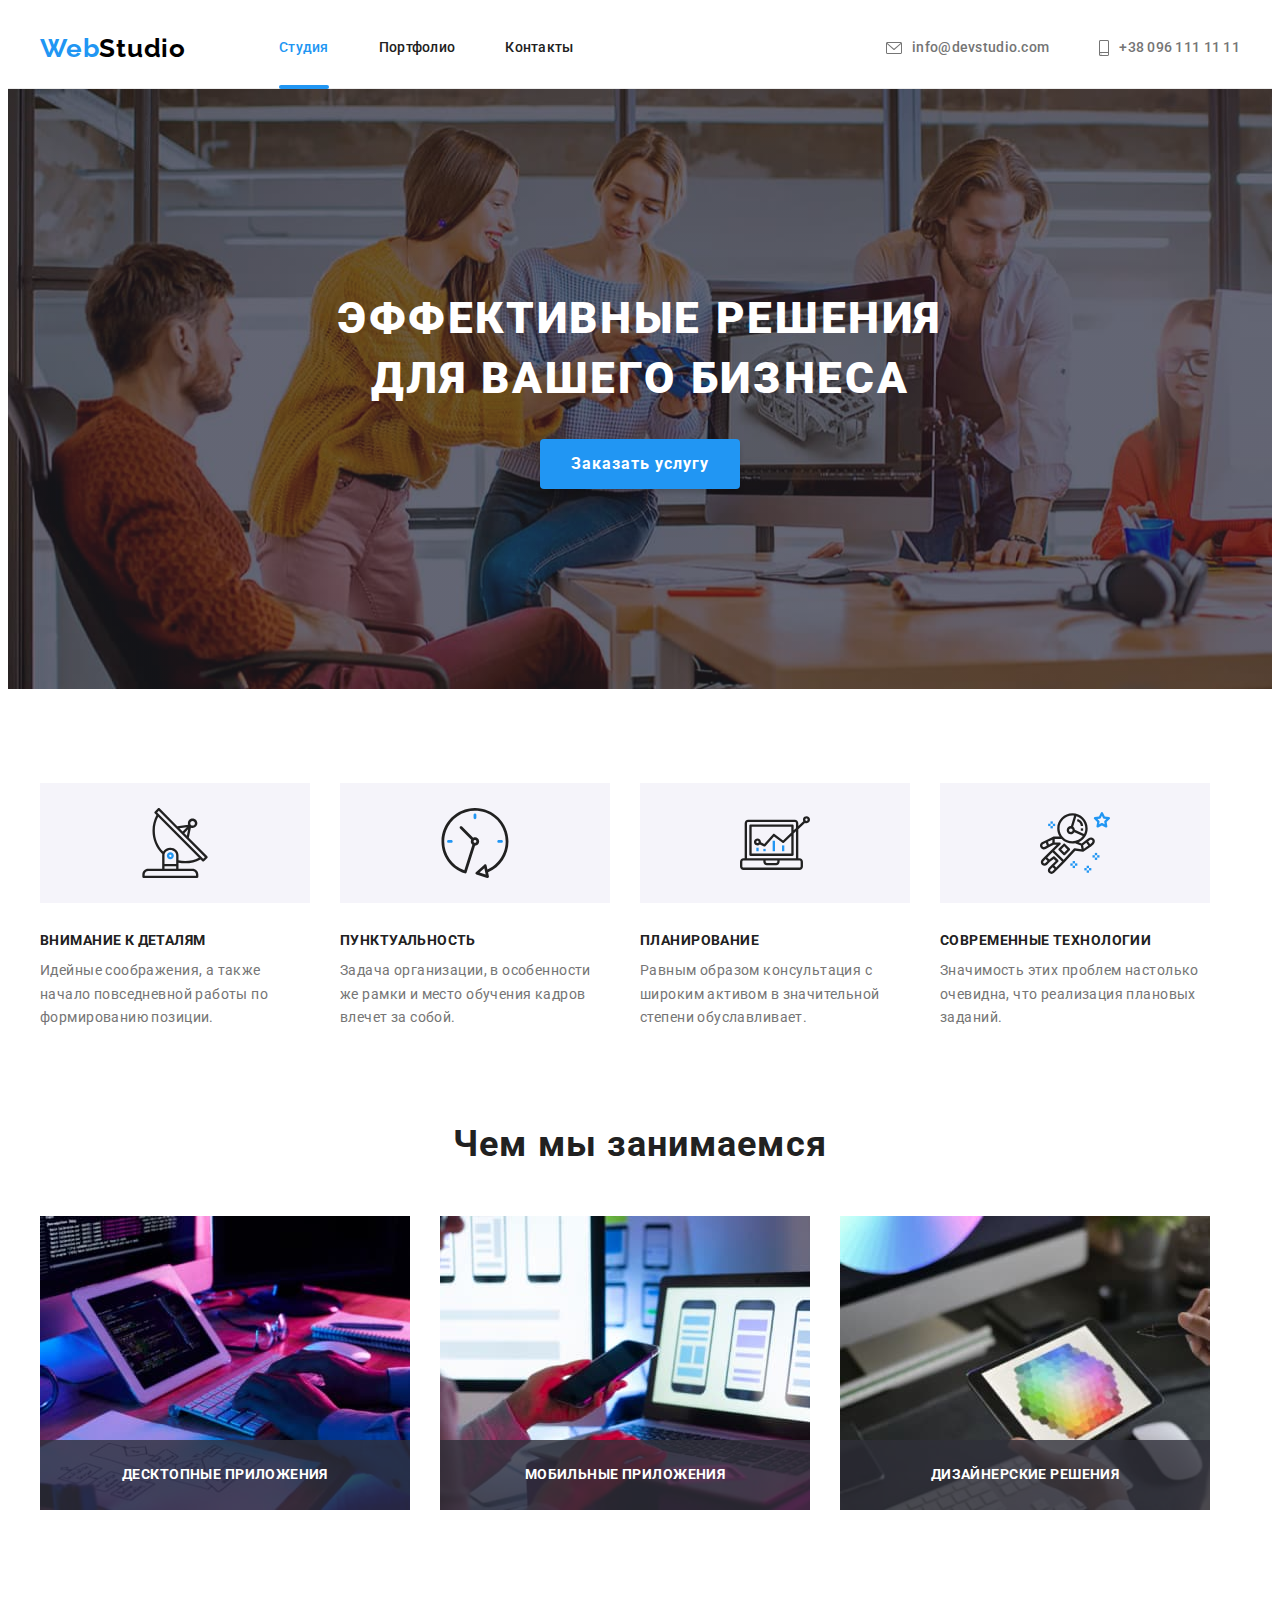
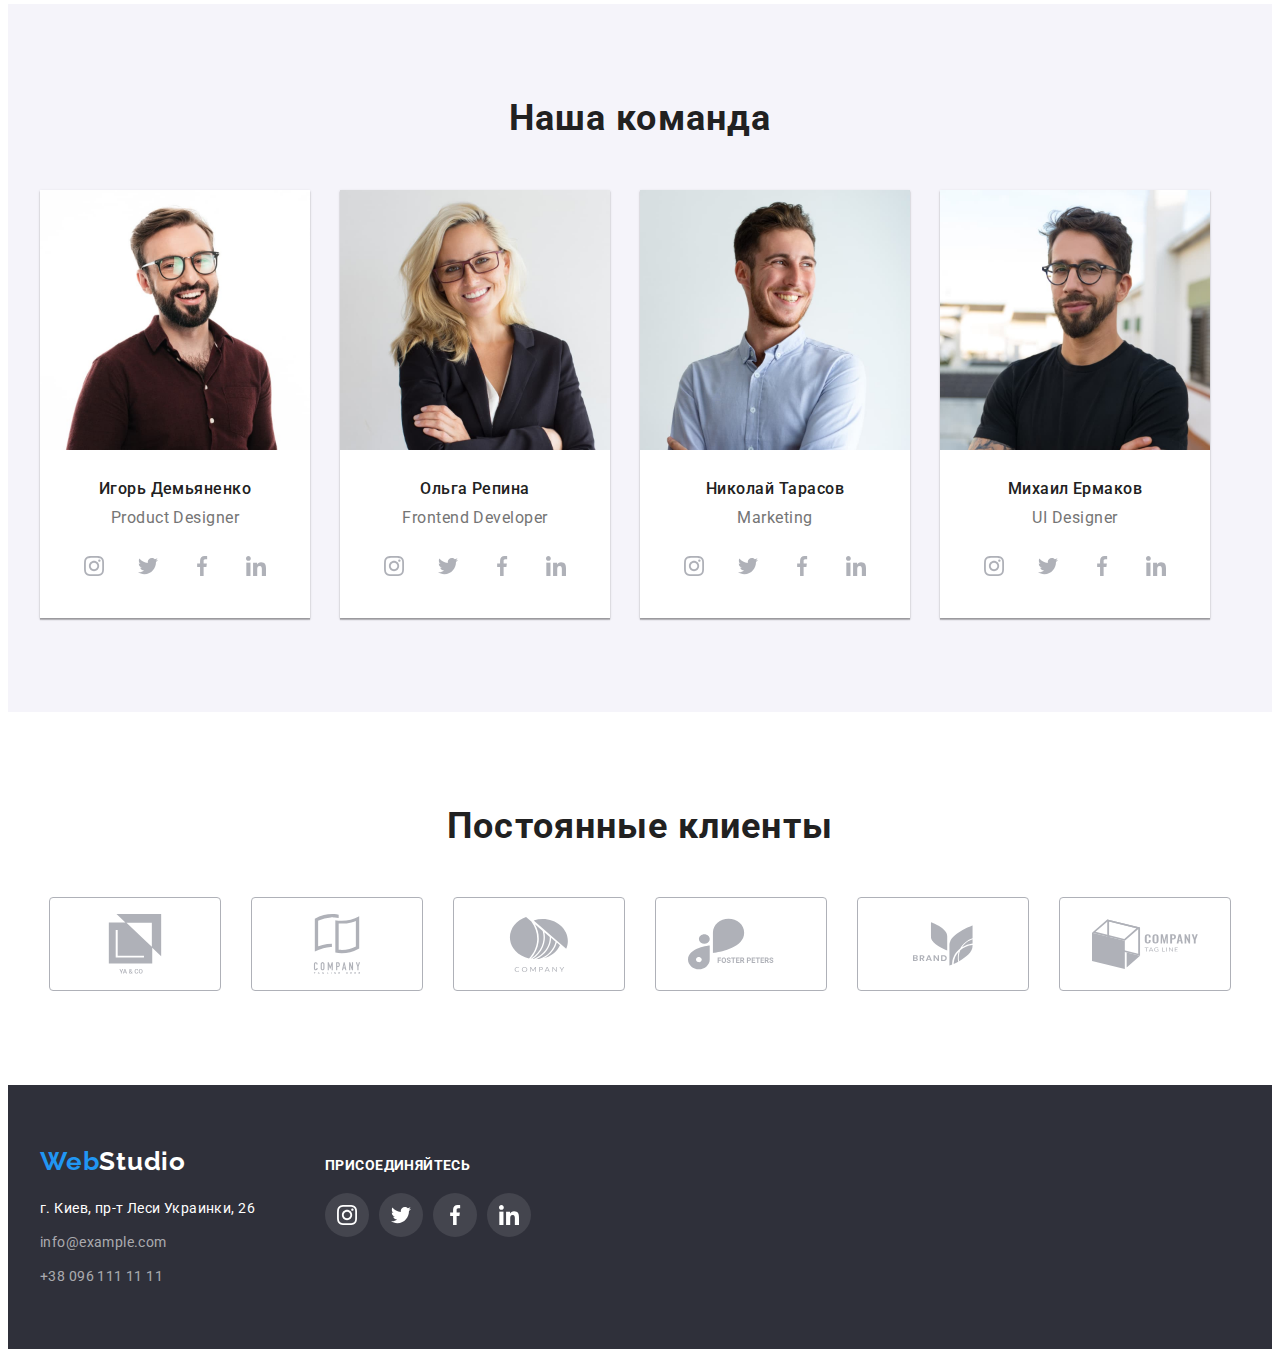
==== index.html @ 0861aa2b "update" ====
<!DOCTYPE html>
<html lang="ru">
  <head>
    <meta charset="UTF-8" />
    <meta http-equiv="X-UA-Compatible" content="IE=edge" />
    <meta name="viewport" content="width=, initial-scale=1.0" />
    <link
      rel="stylesheet"
      href="https://cdnjs.cloudflare.com/ajax/libs/modern-normalize/1.1.0/modern-normalize.min.css"
      integrity="sha512-wpPYUAdjBVSE4KJnH1VR1HeZfpl1ub8YT/NKx4PuQ5NmX2tKuGu6U/JRp5y+Y8XG2tV+wKQpNHVUX03MfMFn9Q=="
      crossorigin="anonymous"
      referrerpolicy="no-referrer"
    />
    <link
      rel="stylesheet"
      href="https://cdnjs.cloudflare.com/ajax/libs/animate.css/4.1.1/animate.min.css"
    />
    <link rel="stylesheet" href="./css/styles.css" />
    <link rel="preconnect" href="https://fonts.googleapis.com" />
    <link rel="preconnect" href="https://fonts.gstatic.com" crossorigin />
    <link
      href="https://fonts.googleapis.com/css2?family=Raleway:wght@700&family=Roboto:wght@400;500;700;900&display=swap"
      rel="stylesheet"
    />
    <title>WebStudio</title>
  </head>
  <body>
    <header class="header">
      <div class="container header-flex">
        <a href="./index.html" class="header-logo"
          ><span class="header-logo-color">Web</span>Studio</a
        >
        <nav class="header-nav">
          <ul class="header-list">
            <li class="header-item">
              <a href="./index.html" class="header-link"
                ><span class="header-link-color">Студия</span></a
              >
            </li>
            <li class="header-item">
              <a href="./portfolio.html" class="header-link">Портфолио</a>
            </li>
            <li class="header-item">
              <a href="" class="header-link">Контакты</a>
            </li>
          </ul>
        </nav>
        <ul class="header-contact-list">
          <li class="header-contact-item">
            <a href="mailto:info@devstudio.com" class="header-contact-mail">
              <svg class="contact-item" width="16px" height="12px">
                <use href="./images/symbol-defs.svg#icon-envelope-hover"></use>
              </svg>
              info@devstudio.com</a
            >
          </li>
          <li class="header-contact-item">
            <a href="tel:+380961111111" class="header-contact-tel"
              ><svg class="contact-item" width="10px" height="16px">
                <use href="./images/symbol-defs.svg#icon-smartphone"></use>
              </svg>
              +38 096 111 11 11</a
            >
          </li>
        </ul>
      </div>
    </header>
    <main>
      <section class="hero">
        <div class="container hero-flex">
          <h1 class="hero-headline">Эффективные решения для вашего бизнеса</h1>
          <button type="button" class="hero-btn" data-modal-open>
            Заказать услугу
          </button>
        </div>
      </section>
      <section class="softskills">
        <div class="container">
          <ul class="softskills-list">
            <li class="softskills-item">
              <div class="softskills-img">
                <svg class="softskills-icon" width="70px" height="70px">
                  <use href="./images/symbol-defs.svg#icon-antenna"></use>
                </svg>
              </div>
              <h3 class="softskills-headline">Внимание к деталям</h3>
              <p class="softskills-text">
                Идейные соображения, а также начало повседневной работы по
                формированию позиции.
              </p>
            </li>
            <li class="softskills-item">
              <div class="softskills-img">
                <svg class="softskills-icon" width="70px" height="70px">
                  <use href="./images/symbol-defs.svg#icon-clock"></use>
                </svg>
              </div>
              <h3 class="softskills-headline">Пунктуальность</h3>
              <p class="softskills-text">
                Задача организации, в особенности же рамки и место обучения
                кадров влечет за собой.
              </p>
            </li>
            <li class="softskills-item">
              <div class="softskills-img">
                <svg class="softskills-icon" width="70px" height="70px">
                  <use href="./images/symbol-defs.svg#icon-diagram"></use>
                </svg>
              </div>
              <h3 class="softskills-headline">Планирование</h3>
              <p class="softskills-text">
                Равным образом консультация с широким активом в значительной
                степени обуславливает.
              </p>
            </li>
            <li class="softskills-item">
              <div class="softskills-img">
                <svg class="softskills-icon" width="70px" height="70px">
                  <use href="./images/symbol-defs.svg#icon-astronaut"></use>
                </svg>
              </div>
              <h3 class="softskills-headline">Современные технологии</h3>
              <p class="softskills-text">
                Значимость этих проблем настолько очевидна, что реализация
                плановых заданий.
              </p>
            </li>
          </ul>
        </div>
      </section>
      <section class="occupation">
        <div class="container">
          <h2 class="occupation-headline">Чем мы занимаемся</h2>
          <ul class="occupation-list">
            <li class="occupation-item">
              <img
                src="./images/what-we-do1.jpg"
                width="370"
                height="294"
                alt="Чем занимается компания"
              />
              <div class="occupation-text">
                <p>Десктопные приложения</p>
              </div>
            </li>
            <li class="occupation-item">
              <img
                src="./images/what-we-do2.jpg"
                width="370"
                height="294"
                alt="Чем занимается компания"
              />
              <div class="occupation-text">
                <p>Мобильные приложения</p>
              </div>
            </li>
            <li class="occupation-item">
              <img
                src="./images/what-we-do3.jpg"
                width="370"
                height="294"
                alt="Чем занимается компания"
              />
              <div class="occupation-text">
                <p>Дизайнерские решения</p>
              </div>
            </li>
          </ul>
        </div>
      </section>
      <section class="team">
        <div class="container">
          <h2 class="team-headline">Наша команда</h2>
          <ul class="team-list">
            <li class="team-item">
              <img
                src="./images/worker1.jpg"
                width="270"
                height="260"
                alt="Работник компании"
              />
              <div class="team-flex">
                <h3 class="team-name">Игорь Демьяненко</h3>
                <p class="team-text">Product Designer</p>
                <ul class="team-soc">
                  <li class="team-soc-item">
                    <a href="" class="team-soc-link">
                      <svg class="team-soc-icon" width="20px" height="20px">
                        <use
                          href="./images/symbol-defs.svg#icon-instagram"
                        ></use>
                      </svg>
                    </a>
                  </li>
                  <li class="team-soc-item">
                    <a href="" class="team-soc-link">
                      <svg class="team-soc-icon" width="20px" height="20px">
                        <use href="./images/symbol-defs.svg#icon-twitter"></use>
                      </svg>
                    </a>
                  </li>
                  <li class="team-soc-item">
                    <a href="" class="team-soc-link">
                      <svg class="team-soc-icon" width="20px" height="20px">
                        <use
                          href="./images/symbol-defs.svg#icon-facebook"
                        ></use>
                      </svg>
                    </a>
                  </li>
                  <li class="team-soc-item">
                    <a href="" class="team-soc-link">
                      <svg class="team-soc-icon" width="20px" height="20px">
                        <use
                          href="./images/symbol-defs.svg#icon-linkedin"
                        ></use>
                      </svg>
                    </a>
                  </li>
                </ul>
              </div>
            </li>
            <li class="team-item">
              <img
                src="./images/worker2.jpg"
                width="270"
                height="260"
                alt="Работник компании"
              />
              <div class="team-flex">
                <h3 class="team-name">Ольга Репина</h3>
                <p class="team-text">Frontend Developer</p>
                <ul class="team-soc">
                  <li class="team-soc-item">
                    <a href="" class="team-soc-link">
                      <svg class="team-soc-icon" width="20px" height="20px">
                        <use
                          href="./images/symbol-defs.svg#icon-instagram"
                        ></use>
                      </svg>
                    </a>
                  </li>
                  <li class="team-soc-item">
                    <a href="" class="team-soc-link">
                      <svg class="team-soc-icon" width="20px" height="20px">
                        <use href="./images/symbol-defs.svg#icon-twitter"></use>
                      </svg>
                    </a>
                  </li>
                  <li class="team-soc-item">
                    <a href="" class="team-soc-link">
                      <svg class="team-soc-icon" width="20px" height="20px">
                        <use
                          href="./images/symbol-defs.svg#icon-facebook"
                        ></use>
                      </svg>
                    </a>
                  </li>
                  <li class="team-soc-item">
                    <a href="" class="team-soc-link">
                      <svg class="team-soc-icon" width="20px" height="20px">
                        <use
                          href="./images/symbol-defs.svg#icon-linkedin"
                        ></use>
                      </svg>
                    </a>
                  </li>
                </ul>
              </div>
            </li>
            <li class="team-item">
              <img
                src="./images/worker3.jpg"
                width="270"
                height="260"
                alt="Работник компании"
              />
              <div class="team-flex">
                <h3 class="team-name">Николай Тарасов</h3>
                <p class="team-text">Marketing</p>
                <ul class="team-soc">
                  <li class="team-soc-item">
                    <a href="" class="team-soc-link">
                      <svg class="team-soc-icon" width="20px" height="20px">
                        <use
                          href="./images/symbol-defs.svg#icon-instagram"
                        ></use>
                      </svg>
                    </a>
                  </li>
                  <li class="team-soc-item">
                    <a href="" class="team-soc-link">
                      <svg class="team-soc-icon" width="20px" height="20px">
                        <use href="./images/symbol-defs.svg#icon-twitter"></use>
                      </svg>
                    </a>
                  </li>
                  <li class="team-soc-item">
                    <a href="" class="team-soc-link">
                      <svg class="team-soc-icon" width="20px" height="20px">
                        <use
                          href="./images/symbol-defs.svg#icon-facebook"
                        ></use>
                      </svg>
                    </a>
                  </li>
                  <li class="team-soc-item">
                    <a href="" class="team-soc-link">
                      <svg class="team-soc-icon" width="20px" height="20px">
                        <use
                          href="./images/symbol-defs.svg#icon-linkedin"
                        ></use>
                      </svg>
                    </a>
                  </li>
                </ul>
              </div>
            </li>
            <li class="team-item">
              <img
                src="./images/worker4.jpg"
                width="270"
                height="260"
                alt="Работник компании"
              />
              <div class="team-flex">
                <h3 class="team-name">Михаил Ермаков</h3>
                <p class="team-text">UI Designer</p>
                <ul class="team-soc">
                  <li class="team-soc-item">
                    <a href="" class="team-soc-link">
                      <svg class="team-soc-icon" width="20px" height="20px">
                        <use
                          href="./images/symbol-defs.svg#icon-instagram"
                        ></use>
                      </svg>
                    </a>
                  </li>
                  <li class="team-soc-item">
                    <a href="" class="team-soc-link">
                      <svg class="team-soc-icon" width="20px" height="20px">
                        <use href="./images/symbol-defs.svg#icon-twitter"></use>
                      </svg>
                    </a>
                  </li>
                  <li class="team-soc-item">
                    <a href="" class="team-soc-link">
                      <svg class="team-soc-icon" width="20px" height="20px">
                        <use
                          href="./images/symbol-defs.svg#icon-facebook"
                        ></use>
                      </svg>
                    </a>
                  </li>
                  <li class="team-soc-item">
                    <a href="" class="team-soc-link">
                      <svg class="team-soc-icon" width="20px" height="20px">
                        <use
                          href="./images/symbol-defs.svg#icon-linkedin"
                        ></use>
                      </svg>
                    </a>
                  </li>
                </ul>
              </div>
            </li>
          </ul>
        </div>
      </section>
      <section class="clients">
        <div class="container">
          <h2 class="clients-headline">Постоянные клиенты</h2>
          <ul class="client-list">
            <li class="client-item">
              <a href="" class="client-link">
                <svg class="client-icon" width="106px" height="60px">
                  <use href="./images/symbol-defs.svg#icon-group-one"></use>
                </svg>
              </a>
            </li>
            <li class="client-item">
              <a href="" class="client-link">
                <svg class="client-icon" width="106px" height="60px">
                  <use href="./images/symbol-defs.svg#icon-group-two"></use>
                </svg>
              </a>
            </li>
            <li class="client-item">
              <a href="" class="client-link">
                <svg class="client-icon" width="106px" height="60px">
                  <use href="./images/symbol-defs.svg#icon-group-three"></use>
                </svg>
              </a>
            </li>
            <li class="client-item">
              <a href="" class="client-link">
                <svg class="client-icon" width="106px" height="60px">
                  <use href="./images/symbol-defs.svg#icon-group-four"></use>
                </svg>
              </a>
            </li>
            <li class="client-item">
              <a href="" class="client-link">
                <svg class="client-icon" width="106px" height="60px">
                  <use href="./images/symbol-defs.svg#icon-group-five"></use>
                </svg>
              </a>
            </li>
            <li class="client-item">
              <a href="" class="client-link">
                <svg class="client-icon" width="106px" height="60px">
                  <use href="./images/symbol-defs.svg#icon-group-six"></use>
                </svg>
              </a>
            </li>
          </ul>
        </div>
      </section>
    </main>
    <footer class="footer">
      <div class="container footer-flex">
        <div class="address-flex">
          <a href="./index.html" class="footer-logo"
            ><span class="header-logo-color">Web</span>Studio</a
          >
          <address class="address">
            <ul class="footer-list">
              <li class="footer-item">
                <a
                  href="https://bit.ly/3pXMvUd"
                  target="_blank"
                  rel="noopener noreferrer"
                  class="map-link"
                  >г. Киев, пр-т Леси Украинки, 26</a
                >
              </li>
              <li class="footer-item">
                <a href="mailto:info@example.com" class="footer-contact-mail"
                  >info@example.com</a
                >
              </li>
              <li class="footer-item">
                <a href="tel:+380961111111" class="footer-contact-tel"
                  >+38 096 111 11 11</a
                >
              </li>
            </ul>
          </address>
        </div>
        <div class="social">
          <h3 class="social-headline">присоединяйтесь</h3>

          <ul class="social-soc">
            <li class="team-soc-item">
              <a href="" class="social-soc-link">
                <svg class="social-soc-icon" width="20px" height="20px">
                  <use href="./images/symbol-defs.svg#icon-instagram"></use>
                </svg>
              </a>
            </li>
            <li class="team-soc-item">
              <a href="" class="social-soc-link">
                <svg class="social-soc-icon" width="20px" height="20px">
                  <use href="./images/symbol-defs.svg#icon-twitter"></use>
                </svg>
              </a>
            </li>
            <li class="team-soc-item">
              <a href="" class="social-soc-link">
                <svg class="social-soc-icon" width="20px" height="20px">
                  <use href="./images/symbol-defs.svg#icon-facebook"></use>
                </svg>
              </a>
            </li>
            <li class="team-soc-item">
              <a href="" class="social-soc-link">
                <svg class="social-soc-icon" width="20px" height="20px">
                  <use href="./images/symbol-defs.svg#icon-linkedin"></use>
                </svg>
              </a>
            </li>
          </ul>
        </div>
      </div>
    </footer>
    <div class="backdrop is-hidden" data-modal>
      <div class="modal">
        <button type="button" class="button-close" data-modal-close>
          <svg class="modal-close" width="18px" height="18px">
            <use href="./images/symbol-defs.svg#modal-close"></use>
          </svg>
        </button>
      </div>
    </div>
    <script src="./js/modal.js"></script>
  </body>
</html>
---- css/styles.css ----
body {
  font-family: "Roboto", sans-serif;
  color: #212121;
}

.container {
  width: 1200px;
  margin-left: auto;
  margin-right: auto;
  padding-left: 15px;
  padding-right: 15px;
}

/* Змінні */
:root {
  --first-text-color: #2196f3;
  --second-text-color: #757575;
  --third-text-color: #ffffff;
  --first-background-color: #2f303a;
  --second-background-color: #f5f4fa;
  --first-button-color: #2196f3;
  --second-button-color: #f5f4fa;
}

p,
h1,
h2,
h3,
h4,
h5,
h6 {
  margin: 0;
}

img {
  display: block;
  max-width: 100%;
  height: auto;
}

ul {
  margin: 0;
  padding-left: 0;
}

/* Header */
.header {
  display: flex;
  border-bottom: 1px solid #ececec;
}
section {
  padding-top: 94px;
  padding-bottom: 94px;
}
.header-logo {
  font-family: "Raleway";
  font-style: normal;
  font-weight: 700;
  font-size: 26px;
  line-height: 1.19;
  color: black;
  letter-spacing: 0.03em;
  margin-right: 93px;
}
.header-logo-color {
  color: var(--first-text-color);
}

.header-flex {
  display: flex;
  align-items: center;
}
.header-nav {
}
.header-list {
  display: flex;
  column-gap: 50px;
}
.header-item {
}
.header-link {
  display: block;
  color: #212121;
  font-style: normal;
  font-weight: 500;
  font-size: 14px;
  line-height: 1.14;
  letter-spacing: 0.02em;
  padding-top: 32px;
  padding-bottom: 32px;
  position: relative;
  transition: color 250ms cubic-bezier(0.4, 0, 0.2, 1);
}
.header-link:hover,
.header-link:focus {
  color: var(--first-text-color);
}

.header-link-color {
  color: var(--first-text-color);
}
.header-link-color::after {
  color: var(--first-text-color);
  content: "";
  position: absolute;
  background: #2196f3;
  left: 0;
  bottom: -1px;
  width: 100%;
  height: 4px;
  border-radius: 2px;
}
.header-contact-list {
  display: flex;
  margin-left: auto;
  align-items: center;
}
.header-contact-item {
  margin-right: 50px;
}
.header-contact-item:last-child {
  margin-right: 0;
}
.header-contact-mail {
  color: var(--second-text-color);
  font-style: normal;
  font-weight: 500;
  font-size: 14px;
  line-height: 1.14;
  letter-spacing: 0.02em;
  padding-top: 32px;
  padding-bottom: 32px;
  display: flex;
  align-items: center;
  transition: color 250ms cubic-bezier(0.4, 0, 0.2, 1);
}
.header-contact-mail:hover,
.header-contact-mail:focus {
  color: var(--first-text-color);
}
.contact-item {
  margin-right: 10px;
  fill: currentColor;
  padding: 0;
}
.header-contact-tel {
  color: var(--second-text-color);
  font-style: normal;
  font-weight: 500;
  font-size: 14px;
  line-height: 1.14;
  letter-spacing: 0.02em;
  padding-top: 32px;
  padding-bottom: 32px;
  display: flex;
  align-items: center;
  transition: color 250ms cubic-bezier(0.4, 0, 0.2, 1);
}
.header-contact-tel:hover,
.header-contact-tel:focus {
  color: var(--first-text-color);
}
/* Hero */
.hero {
  background-image: linear-gradient(
      rgba(47, 48, 58, 0.4),
      rgba(47, 48, 58, 0.4)
    ),
    url(../images/hero-background.jpg);
  background-repeat: no-repeat;
  max-width: 1600px;
  padding-top: 200px;
  padding-bottom: 200px;
  margin: auto;
}
.hero-flex {
  text-align: center;
}
.hero-headline {
  width: 696px;
  text-transform: uppercase;
  color: var(--third-text-color);
  font-weight: 900;
  font-size: 44px;
  line-height: 1.36;
  letter-spacing: 0.06em;
  margin: auto;
  margin-bottom: 30px;
}
.hero-btn {
  width: 200px;
  height: 50px;
  box-shadow: 0px 4px 4px rgba(0, 0, 0, 0.15);
  background-color: var(--first-button-color);
  border: 0;
  border-radius: 4px;
  cursor: pointer;
  color: var(--third-text-color);
  font-family: "Roboto";
  font-style: normal;
  font-weight: 700;
  font-size: 16px;
  line-height: 1.87;
  letter-spacing: 0.06em;
  transition: background-color 250ms cubic-bezier(0.4, 0, 0.2, 1);
}

.hero-btn:hover {
  background-color: #188ce8;
}
/* Softskills */
.softskills {
  padding-bottom: 0;
}
.softskills-list {
  display: flex;
  column-gap: 30px;
}
.softskills-item {
  width: 270px;
}
.softskills-headline {
  text-transform: uppercase;
  font-weight: 700;
  font-size: 14px;
  line-height: 1.14;
  letter-spacing: 0.03em;
  margin-bottom: 10px;
}
.softskills-text {
  color: var(--second-text-color);
  font-size: 14px;
  line-height: 1.71;
  letter-spacing: 0.03em;
}
.softskills-img {
  width: 270px;
  height: 120px;
  background-color: #f5f4fa;
  margin-bottom: 30px;
  display: flex;
  align-items: center;
  justify-content: center;
}
/* Occupation */
.occupation {
}
.occupation-list {
  position: relative;
}
.occupation-headline {
  font-weight: 700;
  font-size: 36px;
  line-height: 1.16;
  letter-spacing: 0.03em;
  margin-bottom: 50px;
  text-align: center;
}
.occupation-list {
  display: flex;
  column-gap: 30px;
}
.occupation-item {
}
/* Team */
.team {
  background-color: var(--second-background-color);
}
.team-flex {
  background-color: #fff;
  padding-top: 30px;
  padding-bottom: 30px;
}
.team-soc {
  display: flex;
  justify-content: center;
  gap: 10px;
  background-color: #fff;
}
.team-soc-link {
  width: 44px;
  height: 44px;
  background-color: #fff;
  border-radius: 50%;
  display: flex;
  align-items: center;
  justify-content: center;
  color: #afb1b8;
  transition: background-color 250ms cubic-bezier(0.4, 0, 0.2, 1),
    color 250ms cubic-bezier(0.4, 0, 0.2, 1);
}
.team-soc-link:hover,
.team-soc-link:focus {
  background-color: #2196f3;
  color: #fff;
}
.team-soc-icon {
  fill: currentColor;
}
.team-headline {
  font-weight: 700;
  font-size: 36px;
  line-height: 1.16;
  letter-spacing: 0.03em;
  margin-bottom: 50px;
  text-align: center;
}
.team-list {
  display: flex;
  column-gap: 30px;
}
.team-item {
  box-shadow: 0px 1px 3px rgba(0, 0, 0, 0.12), 0px 1px 1px rgba(0, 0, 0, 0.14),
    0px 2px 1px rgba(0, 0, 0, 0.2);
  text-align: center;
}
.team-name {
  font-weight: 500;
  font-size: 16px;
  line-height: 1.18;
  letter-spacing: 0.03em;
  margin-bottom: 10px;
}
.team-text {
  color: var(--second-text-color);
  font-size: 16px;
  line-height: 1.18;
  letter-spacing: 0.03em;
  margin-bottom: 16px;
}
/* Footer */
.footer {
  background-color: var(--first-background-color);
  padding-top: 60px;
  padding-bottom: 60px;
}
.footer-flex {
  display: flex;
  align-items: baseline;
}
.address-flex {
  margin-right: 70px;
}
.footer-logo {
  color: var(--third-text-color);
  font-family: "Raleway";
  font-style: normal;
  font-weight: 700;
  font-size: 26px;
  line-height: 1.19;
  letter-spacing: 0.03em;
}
.address {
  margin-top: 20px;
}
.footer-list {
}
.footer-item {
  margin-bottom: 10px;
}
.footer-item:last-child {
  margin-bottom: 0px;
}
.map-link {
  color: var(--third-text-color);
  font-style: normal;
  font-size: 14px;
  line-height: 1.71;
  letter-spacing: 0.03em;
  transition: color 250ms cubic-bezier(0.4, 0, 0.2, 1);
}
.map-link:hover,
.map-link:focus {
  color: var(--first-text-color);
}
.footer-contact-mail {
  color: rgba(255, 255, 255, 0.6);
  font-style: normal;
  font-size: 14px;
  line-height: 1.71;
  letter-spacing: 0.03em;
  transition: color 250ms cubic-bezier(0.4, 0, 0.2, 1);
}
.footer-contact-mail:hover,
.footer-contact-mail:focus {
  color: var(--first-text-color);
}
.footer-contact-tel {
  color: rgba(255, 255, 255, 0.6);
  font-style: normal;
  font-size: 14px;
  line-height: 1.71;
  letter-spacing: 0.03em;
  transition: color 250ms cubic-bezier(0.4, 0, 0.2, 1);
}
.footer-contact-tel:hover,
.footer-contact-tel:focus {
  color: var(--first-text-color);
}
/* Portfolio */
.portfolio {
}
.portfolio-flex {
}
.portfolio-nav-list {
  display: flex;
  column-gap: 8px;
  margin: auto;
  margin-bottom: 50px;
}
.portfolio-flex {
  justify-content: center;
}
.portfolio-nav-item {
  font-weight: 500;
  font-size: 16px;
  line-height: 1.62;
  letter-spacing: 0.03em;
}
.portfolio-nav-item:hover,
.portfolio-nav-item:focus {
}
.portfolio-nav-btn {
  background: var(--second-button-color);
  border: 0;
  border-radius: 4px;
  font-family: inherit;
  font-style: normal;

  padding: 6px 22px;
  transition: background-color 250ms cubic-bezier(0.4, 0, 0.2, 1),
    color 250ms cubic-bezier(0.4, 0, 0.2, 1),
    box-shadow 250ms cubic-bezier(0.4, 0, 0.2, 1);
}
.portfolio-nav-btn:hover {
  background: var(--first-button-color);
  color: #ffffff;
  cursor: pointer;
  box-shadow: 0px 3px 1px rgba(0, 0, 0, 0.1), 0px 1px 2px rgba(0, 0, 0, 0.08),
    0px 2px 2px rgba(0, 0, 0, 0.12);
}
.project-list {
  display: flex;
  flex-wrap: wrap;
  justify-content: center;
  gap: 30px;
}
.project-flex {
  border-left: 1px solid #eeeeee;
  border-right: 1px solid #eeeeee;
  border-bottom: 1px solid #eeeeee;
  padding: 20px 24px;
}
.project-item {
  width: 370px;
}

.project-link {
  display: block;
  transition: box-shadow 250ms cubic-bezier(0.4, 0, 0.2, 1);
}
.portfolio-img {
  position: relative;
  overflow: hidden;
}

.portfolio-text {
  position: absolute;
  display: block;
  top: 0;
  left: 0;
  width: 100%;
  height: 100%;
  padding: 63px 24px;
  font-style: normal;
  font-weight: 400;
  font-size: 18px;
  line-height: 1.56;
  letter-spacing: 0.03em;
  transform: translateY(101%);
  transition: transform 250ms cubic-bezier(0.4, 0, 0.2, 1);
  color: #fff;
  background-color: rgba(33, 150, 243, 0.9);
}

.project-link:hover,
.project-link:focus {
  box-shadow: 0px 1px 1px rgba(0, 0, 0, 0.12), 0px 4px 4px rgba(0, 0, 0, 0.06),
    1px 4px 6px rgba(0, 0, 0, 0.16);
}
.project-link:hover .portfolio-text,
.project-link:focus .portfolio-text {
  transform: translateY(0);
}

.portfolio-img {
}
.project-headline {
  color: #212121;
  font-style: normal;
  font-weight: 700;
  font-size: 18px;
  line-height: 2;
  letter-spacing: 0.06em;
  margin-bottom: 4px;
}
.project-text {
  color: var(--second-text-color);
  font-size: 16px;
  line-height: 1.88;
  letter-spacing: 0.03em;
}

.clients {
}
.client-list {
  display: flex;
  justify-content: center;
  gap: 30px;
}

.clients-headline {
  font-weight: 700;
  font-size: 36px;
  line-height: 1.16;
  text-align: center;
  letter-spacing: 0.03em;
  margin-bottom: 50px;
}
.client-item {
}
.client-item:hover,
.client-item:focus {
}
.client-link {
  color: #afb1b8;
  display: flex;
  align-items: center;
  justify-content: center;
  width: 170px;
  height: 92px;
  border: 1px solid #afb1b8;
  border-radius: 4px;
  transition: color 250ms cubic-bezier(0.4, 0, 0.2, 1),
    border 250ms cubic-bezier(0.4, 0, 0.2, 1);
}
.client-link:hover,
.client-link:focus {
  color: #2196f3;
  border: 1px solid #2196f3;
}
.client-icon {
  fill: currentColor;
}

.social {
  padding-top: 12px;
  padding-bottom: 0px;
  text-align: baseline;
}
.social-headline {
  font-weight: 700;
  font-size: 14px;
  line-height: 16px;
  letter-spacing: 0.03em;
  text-transform: uppercase;
  color: var(--third-text-color);
  margin-bottom: 20px;
}
.social-soc {
  display: flex;
  justify-content: center;
  gap: 10px;
  background-color: #2f303a;
}
.social-soc-link {
  width: 44px;
  height: 44px;
  background-color: rgba(255, 255, 255, 0.1);
  border-radius: 50%;
  display: flex;
  align-items: center;
  justify-content: center;
  color: #fff;
  transition: background-color 250ms cubic-bezier(0.4, 0, 0.2, 1),
    color 250ms cubic-bezier(0.4, 0, 0.2, 1);
}
.social-soc-link:hover,
.social-soc-link:focus {
  background-color: #2196f3;
  color: #fff;
}
.social-soc-icon {
  fill: currentColor;
}
.header-item,
.header-contact-item,
.softskills-item,
.occupation-item,
.team-item,
.footer-item,
.portfolio-nav-item,
.project-item,
.team-soc-item,
.client-item {
  list-style-type: none;
}

.header-link,
.header-contact-mail,
.header-contact-tel,
.header-logo,
.footer-logo,
.map-link,
.contact-icon-link,
.footer-contact-mail,
.footer-contact-tel,
.project-link {
  text-decoration: none;
}

.occupation-text {
  background: rgba(47, 48, 58, 0.8);
  position: absolute;
  width: 370px;
  height: 70px;
  bottom: 0;
  display: flex;
  align-items: center;
  justify-content: center;
  color: #fff;
  font-weight: 700;
  font-size: 14px;
  line-height: 1.14;
  text-align: center;
  letter-spacing: 0.03em;
  text-transform: uppercase;
}
.backdrop {
  position: absolute;
  top: 0;
  width: 100%;
  height: 100%;
  background: rgba(0, 0, 0, 0.2);
  transition: opacity 300ms cubic-bezier(0.4, 0, 0.2, 1),
    visibility 300ms cubic-bezier(0.4, 0, 0.2, 1);
}

.backdrop.is-hidden .modal {
  transform: translate(-50%, -50%) scale(0);
}

.button-close {
  width: 30px;
  height: 30px;
  position: absolute;
  top: 8px;
  right: 8px;
  display: flex;
  align-items: center;
  justify-content: center;
  border-radius: 50%;
  background: #ffffff;
  border: 1px solid rgba(0, 0, 0, 0.1);
  cursor: pointer;
}

.modal {
  width: 528px;
  min-height: 581px;
  background-color: #ffffff;
  border-radius: 5px;
  position: absolute;
  top: 50%;
  left: 50%;
  transform: translate(-50%, -50%) scale(1);
  transition: transform 300ms cubic-bezier(0.4, 0, 0.2, 1);
}

.is-hidden {
  opacity: 0;
  visibility: hidden;
  pointer-events: none;
}
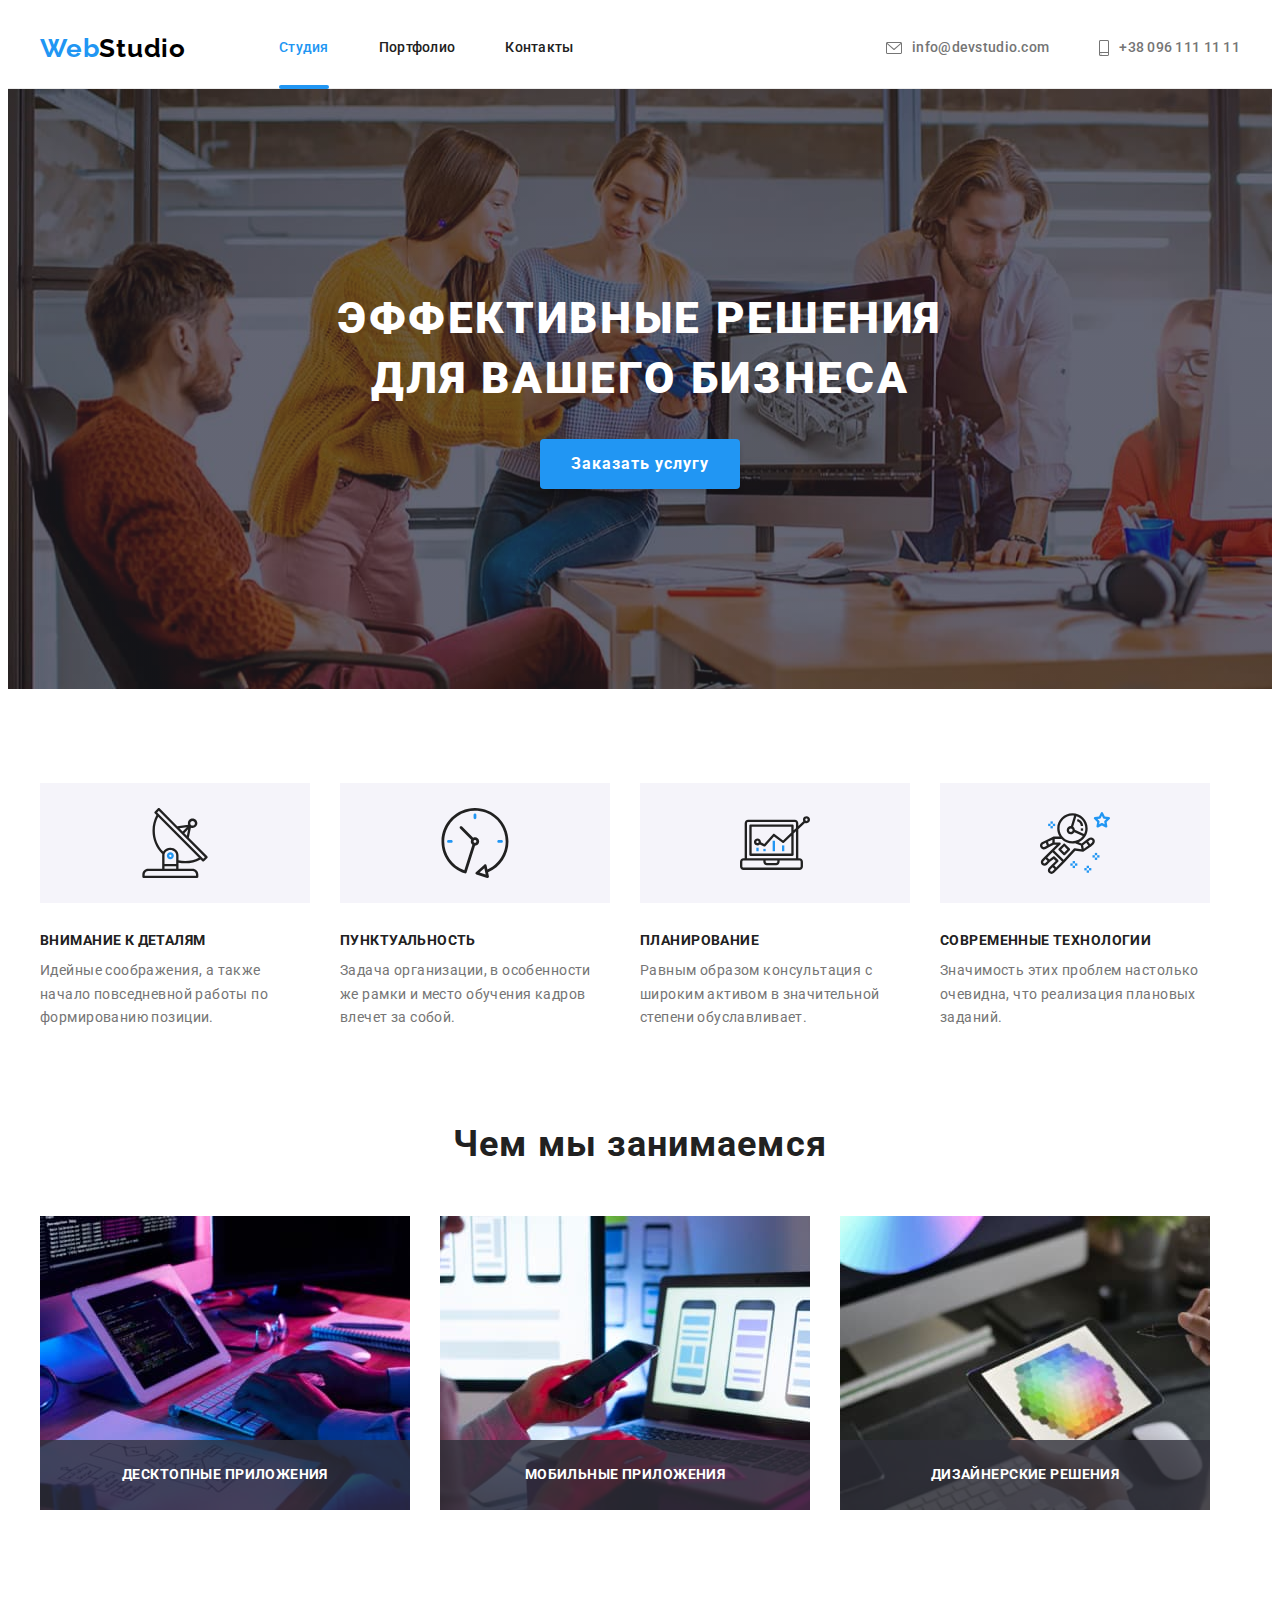
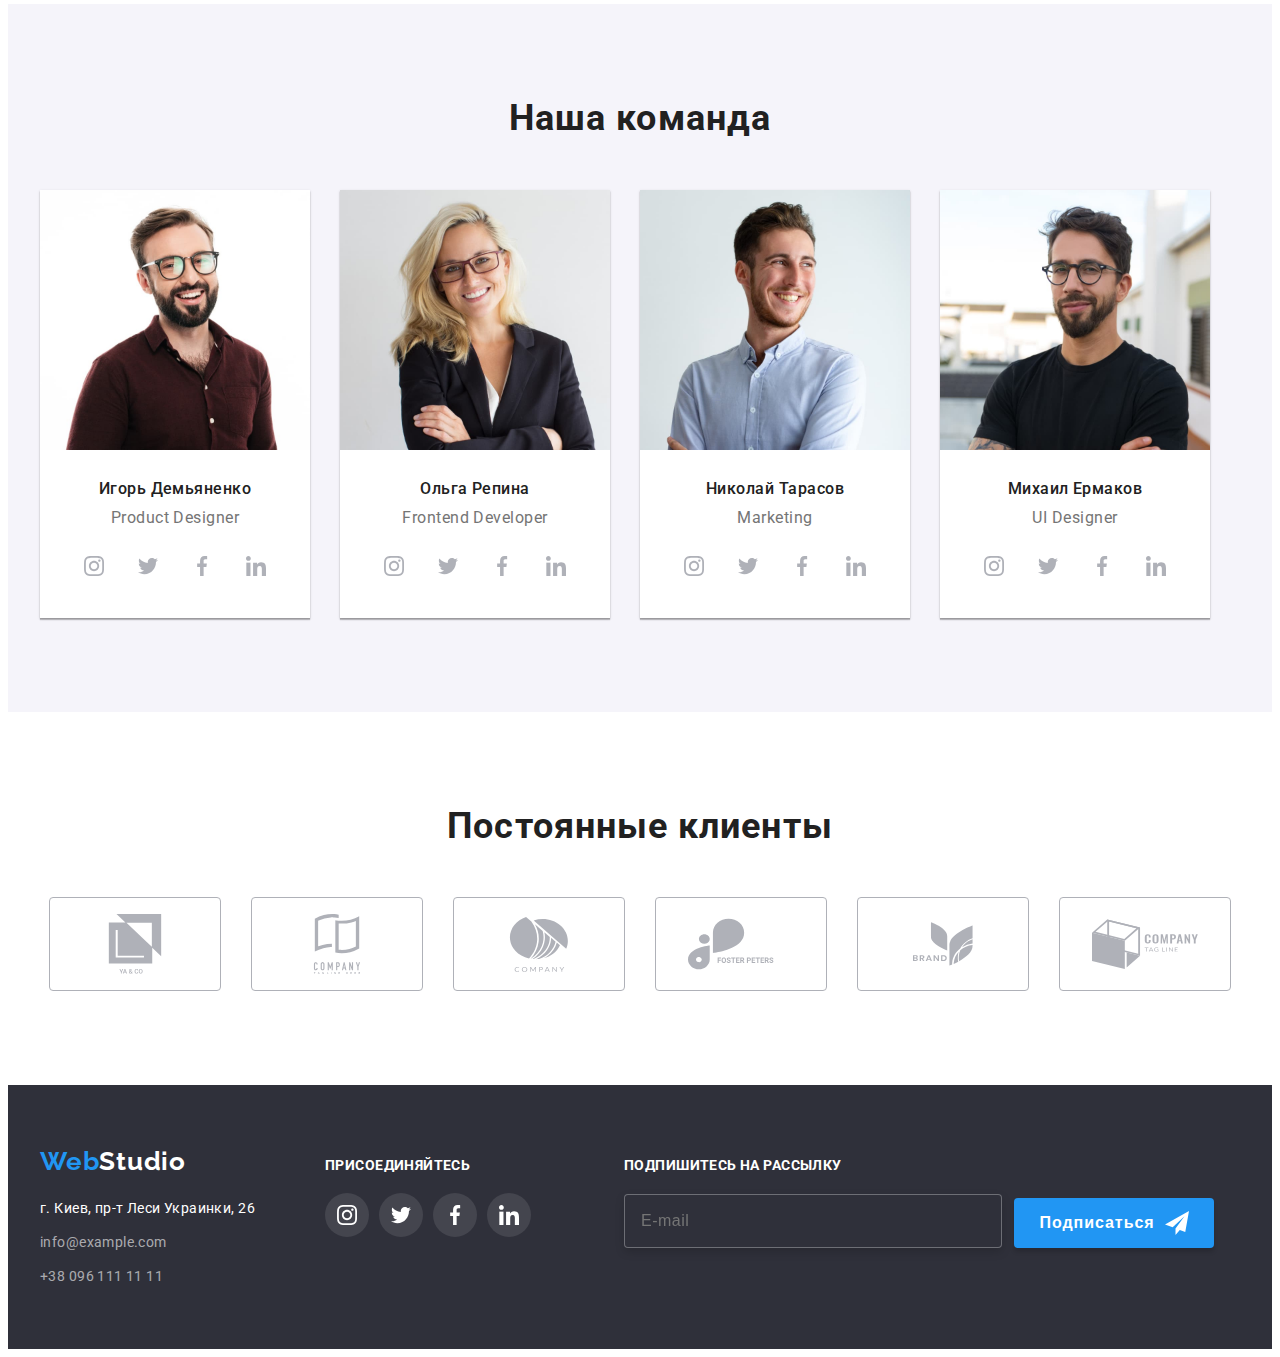
==== commit 199d4eda: "update" ====
--- a/index.html
+++ b/index.html
@@ -481,6 +481,26 @@
             </li>
           </ul>
         </div>
+        <div class="subscribe">
+          <form action="" class="subscribe-form">
+            <label for="mail-sub" class="subscribe-label"
+              ><span class="label-text">Подпишитесь на рассылку</span>
+              <input
+                type="email"
+                name="email"
+                class="subscribe-input"
+                id="mail-sub"
+                placeholder="E-mail"
+              />
+            </label>
+            <button type="submit" class="subscribe-button">
+              Подписаться
+              <svg class="subscribe-button-icon" width="24px" height="24px">
+                <use href="./images/symbol-defs.svg#telegram"></use>
+              </svg>
+            </button>
+          </form>
+        </div>
       </div>
     </footer>
     <div class="backdrop is-hidden" data-modal>
@@ -490,6 +510,74 @@
             <use href="./images/symbol-defs.svg#modal-close"></use>
           </svg>
         </button>
+        <p class="modal-title">Оставьте свои данные, мы вам перезвоним</p>
+        <form class="modal-form">
+          <label for="modal-name" class="modal-label">
+            <span class="modal-label-text">Имя</span>
+            <input
+              type="text"
+              name="name"
+              id="modal-name"
+              class="modal-input"
+            />
+            <svg class="modal-name-icon" width="18px" height="18px">
+              <use href="./images/symbol-defs.svg#modal-name-icon"></use>
+            </svg>
+          </label>
+
+          <label for="modal-tel" class="modal-label">
+            <span class="modal-label-text">Телефон</span>
+            <input type="tel" name="tel" id="modal-tel" class="modal-input" />
+            <svg class="modal-tel-icon" width="18px" height="18px">
+              <use href="./images/symbol-defs.svg#modal-tel-icon"></use>
+            </svg>
+          </label>
+
+          <label for="modal-email" class="modal-label">
+            <span class="modal-label-text">Почта</span>
+            <input
+              type="email"
+              name="email"
+              id="modal-email"
+              class="modal-input"
+            />
+            <svg class="modal-mail-icon" width="18px" height="18px">
+              <use href="./images/symbol-defs.svg#modal-mail-icon"></use>
+            </svg>
+          </label>
+          <label for="modal-comment" class="modal-label">
+            <span class="modal-label-text">Комментарий</span>
+            <textarea
+              name="comment"
+              id="modal-comment"
+              class="textarea"
+              placeholder="Введите текст"
+            ></textarea>
+          </label>
+
+          <label for="checkbox" class="checkbox-flex">
+            <svg width="16px" height="15px" class="check-icon">
+              <use href="./images/symbol-defs.svg#checkbox"></use>
+            </svg>
+            <input
+              type="checkbox"
+              name="checkbox"
+              id="checkbox"
+              class="checkbox-item"
+              value="true"
+            />
+            <svg width="16px" height="15px" class="checkbox-icon">
+              <use href="./images/symbol-defs.svg#check-icon"></use>
+            </svg>
+            <p class="checkbox-text">
+              Соглашаюсь с рассылкой и принимаю
+              <a href="" class="checkbox-link">Условия договора</a>
+            </p>
+          </label>
+          <div class="modal-button-flex">
+            <button type="submit" class="modal-button">Отправить</button>
+          </div>
+        </form>
       </div>
     </div>
     <script src="./js/modal.js"></script>
--- a/css/styles.css
+++ b/css/styles.css
@@ -557,6 +557,7 @@
   padding-top: 12px;
   padding-bottom: 0px;
   text-align: baseline;
+  margin-right: 93px;
 }
 .social-headline {
   font-weight: 700;
@@ -663,6 +664,15 @@
   background: #ffffff;
   border: 1px solid rgba(0, 0, 0, 0.1);
   cursor: pointer;
+  color: #212121;
+  transition: color 250ms cubic-bezier(0.4, 0, 0.2, 1);
+}
+.button-close:hover,
+.button-close:focus {
+  color: #2196f3;
+}
+.modal-close {
+  fill: currentColor;
 }
 
 .modal {
@@ -675,6 +685,128 @@
   left: 50%;
   transform: translate(-50%, -50%) scale(1);
   transition: transform 300ms cubic-bezier(0.4, 0, 0.2, 1);
+  padding: 40px;
+}
+.modal-form {
+  position: relative;
+}
+.modal-title {
+  font-weight: 700;
+  font-size: 20px;
+  line-height: 1.15;
+  text-align: center;
+  letter-spacing: 0.03em;
+  text-align: center;
+  color: #212121;
+  margin-bottom: 12px;
+}
+.modal-label-text {
+  display: block;
+  margin-bottom: 4px;
+  font-weight: 400;
+  font-size: 12px;
+  line-height: 1.16;
+  letter-spacing: 0.01em;
+  color: #757575;
+}
+.modal-input {
+  display: block;
+  width: 100%;
+  height: 40px;
+  margin-bottom: 10px;
+  border: 1px solid rgba(33, 33, 33, 0.2);
+  border-radius: 4px;
+  outline: none;
+  padding-left: 42px;
+  transition: border 250ms cubic-bezier(0.4, 0, 0.2, 1);
+}
+.modal-name-icon {
+  position: absolute;
+  top: 29px;
+  left: 12px;
+  fill: #212121;
+  transition: fill 250ms cubic-bezier(0.4, 0, 0.2, 1);
+}
+.modal-tel-icon {
+  position: absolute;
+  top: 97px;
+  left: 12px;
+  fill: #212121;
+  transition: fill 250ms cubic-bezier(0.4, 0, 0.2, 1);
+}
+.modal-mail-icon {
+  position: absolute;
+  top: 165px;
+  left: 12px;
+  fill: #212121;
+  transition: fill 250ms cubic-bezier(0.4, 0, 0.2, 1);
+}
+.modal-input:focus {
+  border: 1px solid #2196f3;
+}
+.modal-input:focus + .modal-name-icon {
+  fill: #2196f3;
+}
+.modal-input:focus + .modal-tel-icon {
+  fill: #2196f3;
+}
+.modal-input:focus + .modal-mail-icon {
+  fill: #2196f3;
+}
+.textarea {
+  width: 100%;
+  height: 120px;
+  border: 1px solid rgba(33, 33, 33, 0.2);
+  border-radius: 4px;
+  padding: 12px 16px;
+  resize: none;
+  outline: none;
+  margin-bottom: 20px;
+}
+
+.textarea:focus {
+  border: 1px solid #2196f3;
+  transition: border 250ms cubic-bezier(0.4, 0, 0.2, 1);
+}
+
+.checkbox-flex {
+  display: flex;
+  align-items: center;
+  justify-content: center;
+  font-weight: 400;
+  font-size: 14px;
+  line-height: 1.71;
+  letter-spacing: 0.03em;
+  color: #757575;
+}
+.checkbox-item {
+  width: 16px;
+  height: 15px;
+  margin-right: 7px;
+  visibility: hidden;
+}
+
+.checkbox-link {
+  font-weight: 400;
+  font-size: 14px;
+  line-height: 1.71;
+  letter-spacing: 0.03em;
+  text-decoration-line: underline;
+  color: #2196f3;
+}
+.checkbox-icon {
+  position: absolute;
+  left: 12px;
+  visibility: hidden;
+  margin-right: 7px;
+  transition: visibility 250ms cubic-bezier(0.4, 0, 0.2, 1);
+}
+.check-icon {
+  position: absolute;
+  left: 12px;
+  visibility: visible;
+  margin-right: 7px;
+  transition: visibility 250ms cubic-bezier(0.4, 0, 0.2, 1);
 }
 
 .is-hidden {
@@ -682,3 +814,99 @@
   visibility: hidden;
   pointer-events: none;
 }
+.checkbox-item:checked + .checkbox-icon {
+  visibility: visible;
+}
+.checkbox-item:checked + .check-icon {
+  visibility: hidden;
+}
+
+.modal-button-flex {
+  text-align: center;
+}
+.modal-button {
+  width: 200px;
+  height: 50px;
+  margin: auto;
+  background: #2196f3;
+  box-shadow: 0px 4px 4px rgba(0, 0, 0, 0.15);
+  border-radius: 4px;
+  border: none;
+  margin-top: 30px;
+  font-weight: 700;
+  font-size: 16px;
+  line-height: 1.88;
+
+  letter-spacing: 0.06em;
+
+  color: #ffffff;
+  transition: background-color 250ms cubic-bezier(0.4, 0, 0.2, 1);
+}
+.modal-button:hover,
+.modal-button:focus {
+  background-color: #188ce8;
+}
+
+.subscribe {
+}
+
+.subscribe-input {
+  display: block;
+  width: 358px;
+  height: 50px;
+  border: 1px solid rgba(255, 255, 255, 0.3);
+  filter: drop-shadow(0px 4px 4px rgba(0, 0, 0, 0.15));
+  border-radius: 4px;
+  background-color: var(--first-background-color);
+  display: block;
+  padding-left: 16px;
+  font-weight: 400;
+  font-size: 16px;
+  line-height: 1.25;
+  letter-spacing: 0.03em;
+  outline: none;
+
+  color: rgba(255, 255, 255, 0.6);
+}
+.label-text {
+  font-style: normal;
+  font-weight: 700;
+  font-size: 14px;
+  line-height: 1.14;
+  letter-spacing: 0.03em;
+  text-transform: uppercase;
+  margin-bottom: 20px;
+  display: block;
+
+  color: #ffffff;
+}
+
+.subscribe-button {
+  width: 200px;
+  height: 50px;
+  background: #2196f3;
+  box-shadow: 0px 4px 4px rgba(0, 0, 0, 0.15);
+  border-radius: 4px;
+  border: none;
+  color: var(--third-text-color);
+  font-weight: 700;
+  font-size: 16px;
+  line-height: 1.88;
+  display: flex;
+  align-items: center;
+  justify-content: center;
+
+  letter-spacing: 0.06em;
+}
+
+.subscribe-form {
+  display: flex;
+  align-items: flex-end;
+}
+
+.subscribe-label {
+  margin-right: 12px;
+}
+.subscribe-button-icon {
+  margin-left: 10px;
+}
